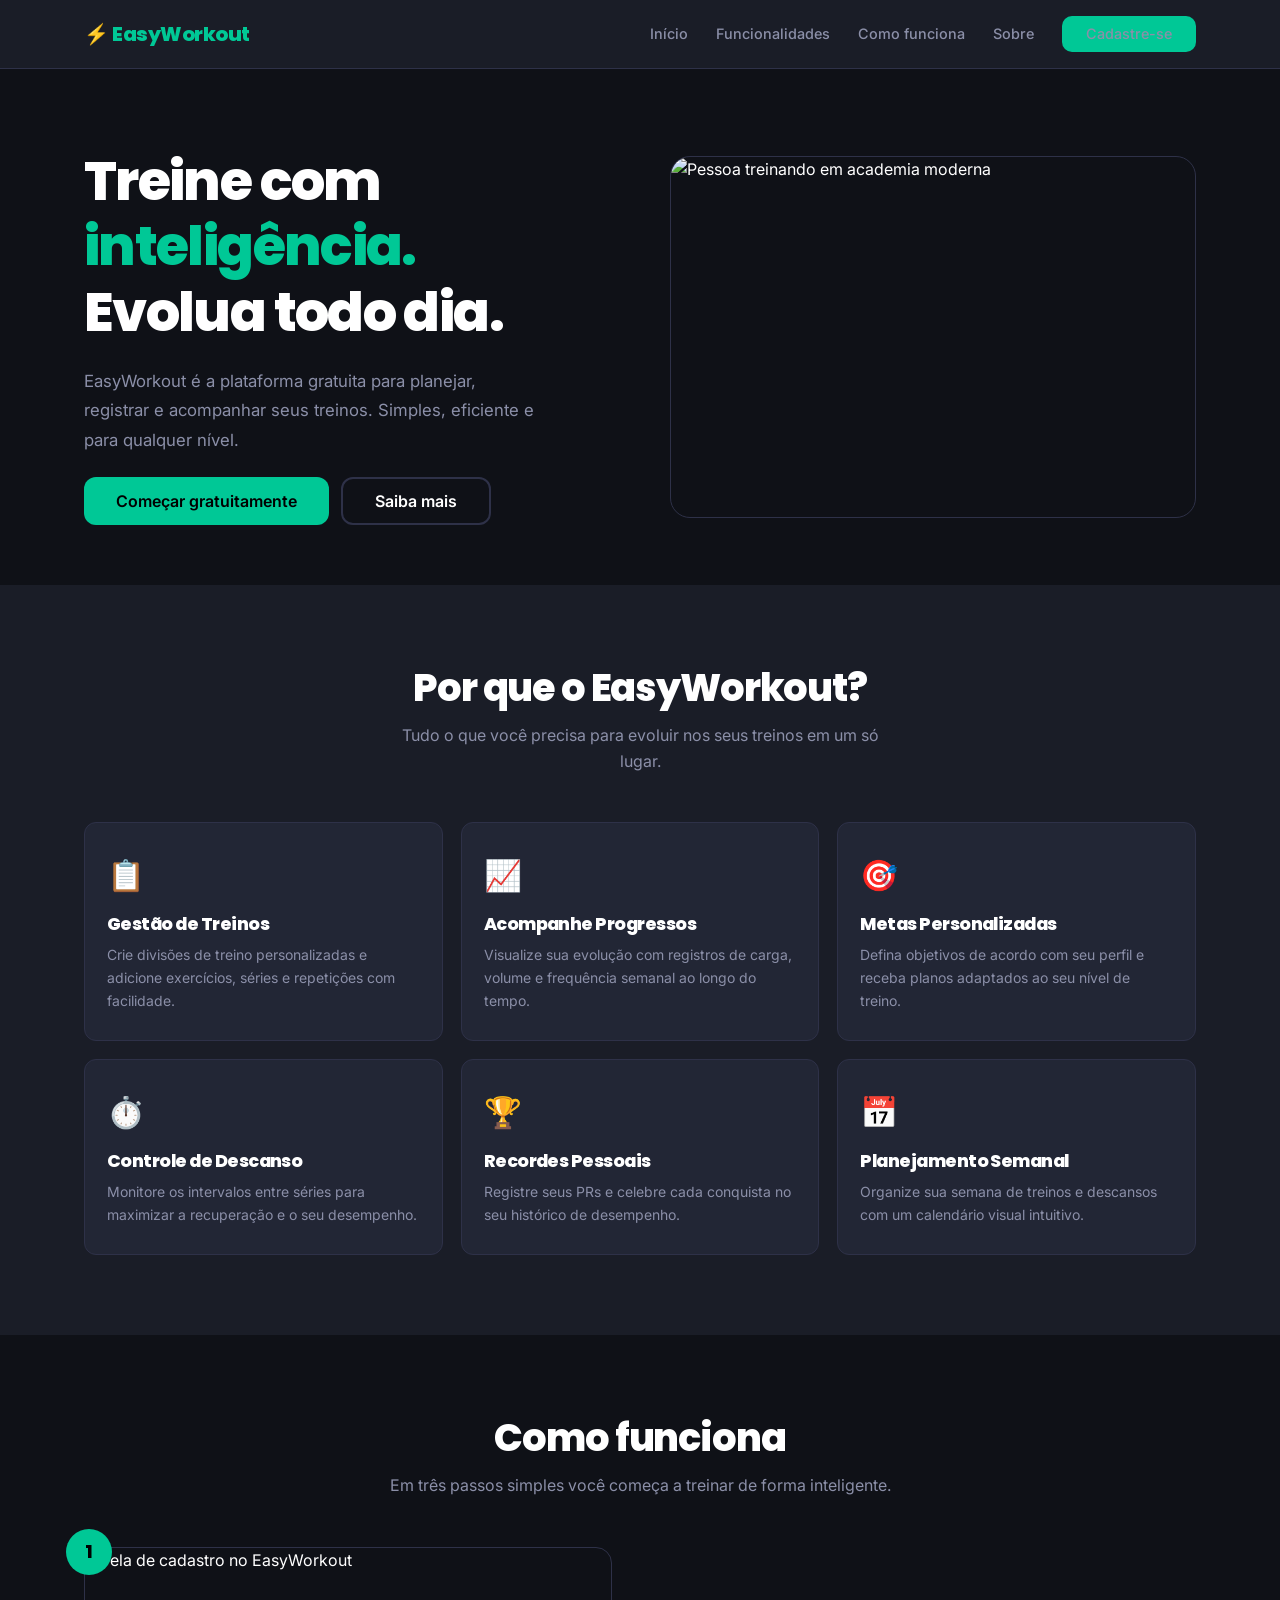
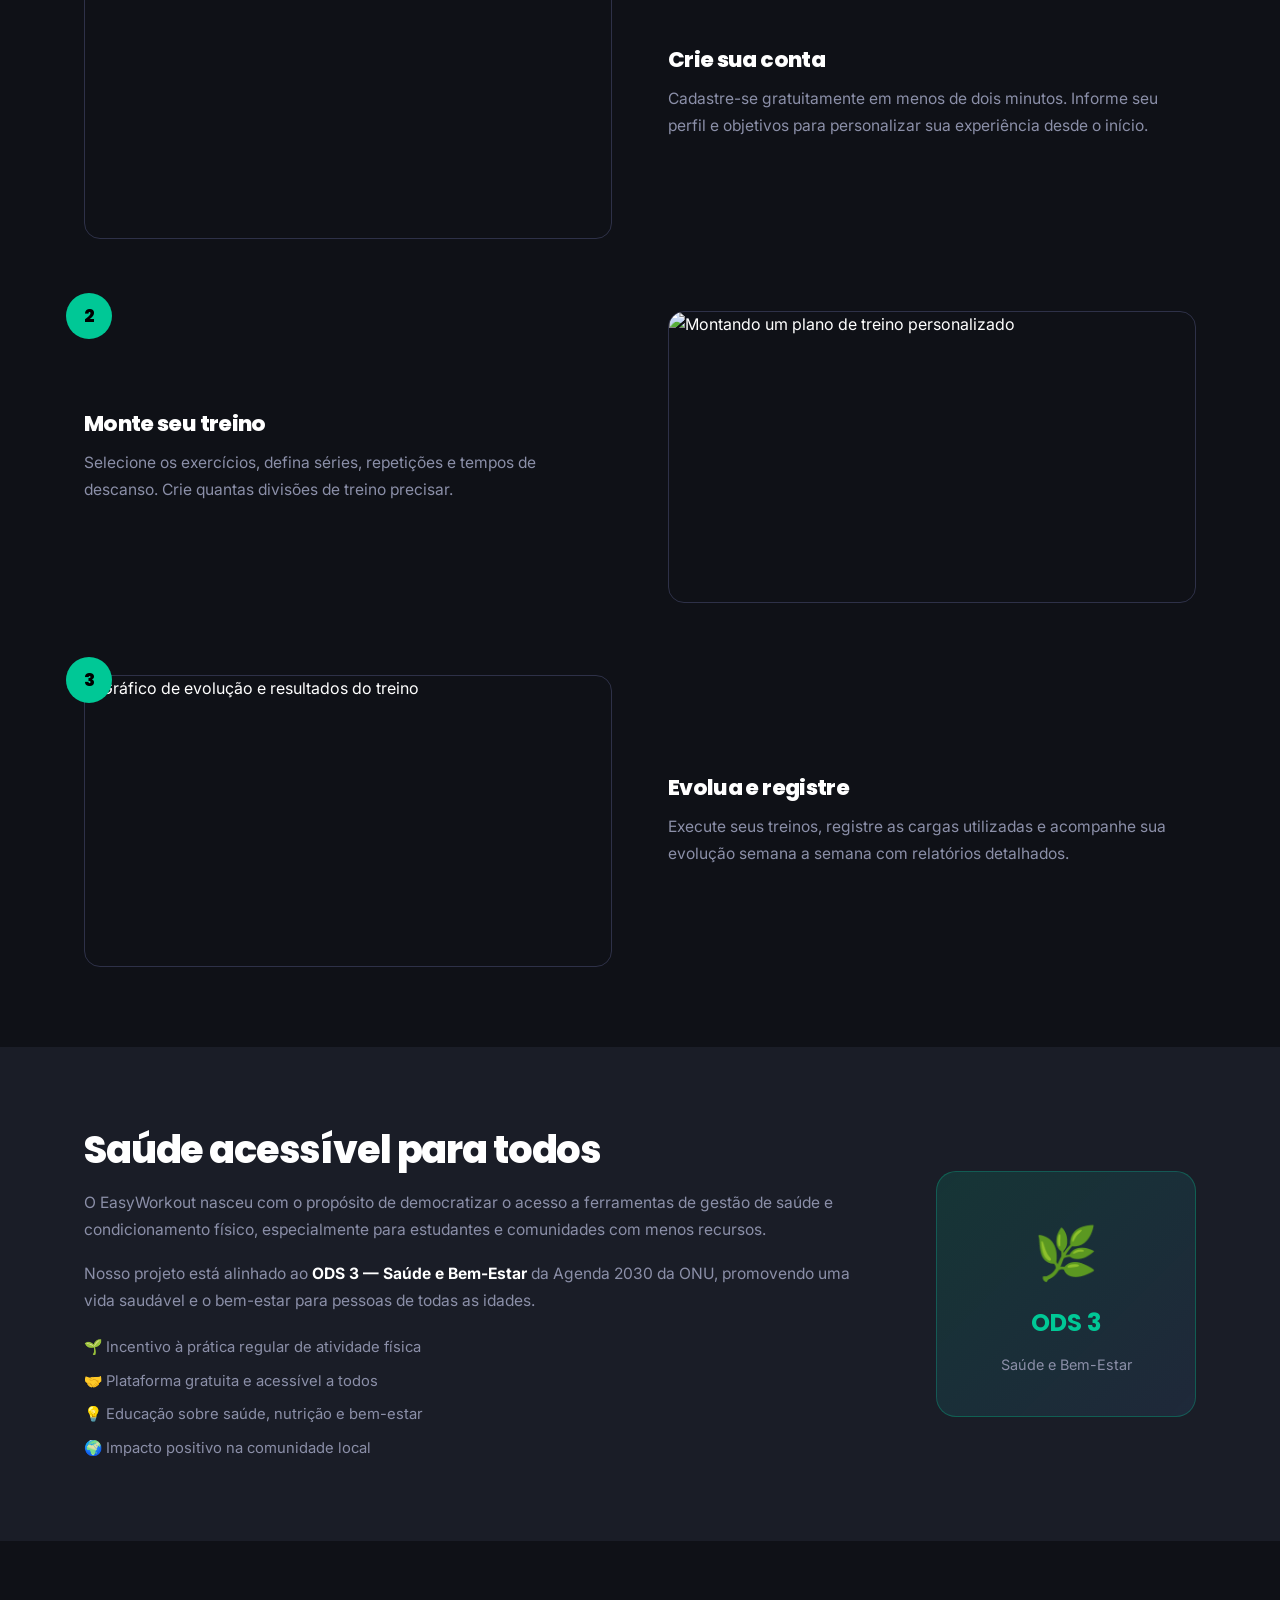
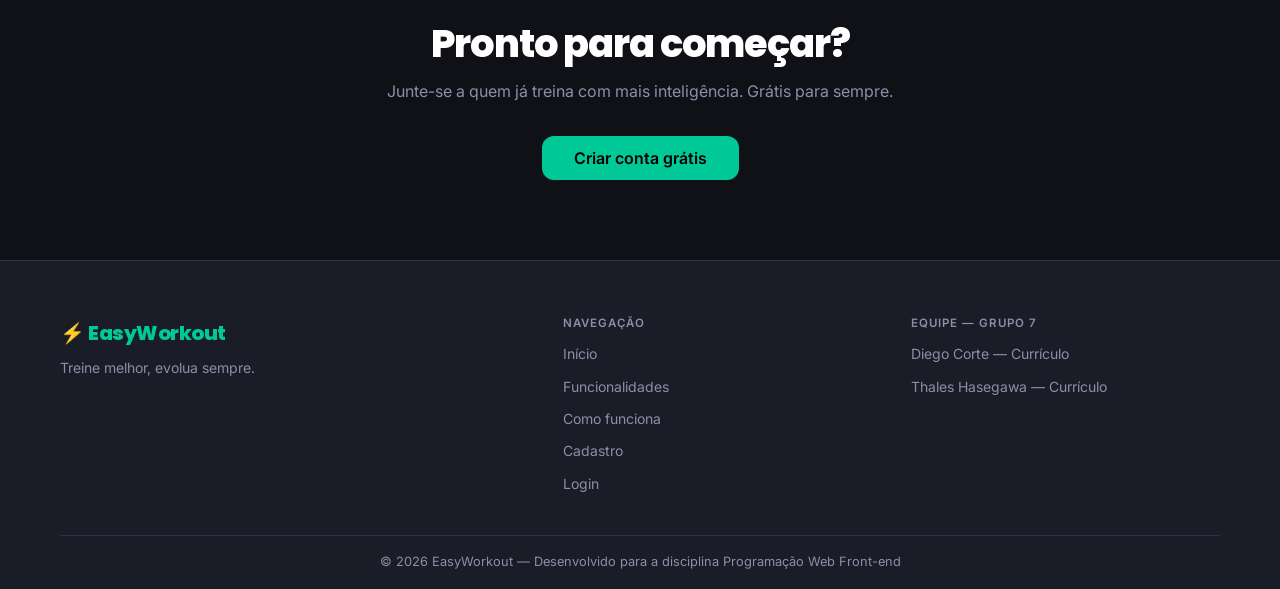
==== index.html @ 3c3cd080 "feat: estrutura inicial — landing page e estilos base Cria a landing page principal do EasyWorkout c" ====
<!DOCTYPE html>
<html lang="pt-BR">
<head>
    <meta charset="UTF-8">
    <meta name="viewport" content="width=device-width, initial-scale=1.0">
    <title>EasyWorkout — Treine com Inteligência</title>
    <link rel="stylesheet" href="style.css">
    <link href="https://fonts.googleapis.com/css2?family=Inter:wght@400;500;600;700&family=Poppins:wght@700;800&display=swap" rel="stylesheet">
</head>
<body>

<header class="site-header">
    <div class="container header-inner">
        <a href="index.html" class="logo">⚡ EasyWorkout</a>
        <nav class="main-nav">
            <a href="index.html">Início</a>
            <a href="#funcionalidades">Funcionalidades</a>
            <a href="#como-funciona">Como funciona</a>
            <a href="#sobre">Sobre</a>
            <a href="cadastro.html" class="btn btn-primary">Cadastre-se</a>
        </nav>
    </div>
</header>

<main>

    <section class="hero">
        <div class="container">
            <div class="hero-content">
                <h1>Treine com <span class="text-accent">inteligência.</span><br>Evolua todo dia.</h1>
                <p class="hero-sub">EasyWorkout é a plataforma gratuita para planejar, registrar e acompanhar seus treinos. Simples, eficiente e para qualquer nível.</p>
                <div class="hero-actions">
                    <a href="cadastro.html" class="btn btn-primary btn-lg">Começar gratuitamente</a>
                    <a href="#funcionalidades" class="btn btn-outline btn-lg">Saiba mais</a>
                </div>
            </div>
            <figure class="hero-figure">
                <img src="https://picsum.photos/seed/gym1/900/500" alt="Pessoa treinando em academia moderna" class="hero-img">
            </figure>
        </div>
    </section>

    <section id="funcionalidades" class="features">
        <div class="container">
            <h2 class="section-heading">Por que o EasyWorkout?</h2>
            <p class="section-sub">Tudo o que você precisa para evoluir nos seus treinos em um só lugar.</p>
            <div class="features-grid">
                <article class="feature-card">
                    <span class="feature-icon">📋</span>
                    <h3>Gestão de Treinos</h3>
                    <p>Crie divisões de treino personalizadas e adicione exercícios, séries e repetições com facilidade.</p>
                </article>
                <article class="feature-card">
                    <span class="feature-icon">📈</span>
                    <h3>Acompanhe Progressos</h3>
                    <p>Visualize sua evolução com registros de carga, volume e frequência semanal ao longo do tempo.</p>
                </article>
                <article class="feature-card">
                    <span class="feature-icon">🎯</span>
                    <h3>Metas Personalizadas</h3>
                    <p>Defina objetivos de acordo com seu perfil e receba planos adaptados ao seu nível de treino.</p>
                </article>
                <article class="feature-card">
                    <span class="feature-icon">⏱️</span>
                    <h3>Controle de Descanso</h3>
                    <p>Monitore os intervalos entre séries para maximizar a recuperação e o seu desempenho.</p>
                </article>
                <article class="feature-card">
                    <span class="feature-icon">🏆</span>
                    <h3>Recordes Pessoais</h3>
                    <p>Registre seus PRs e celebre cada conquista no seu histórico de desempenho.</p>
                </article>
                <article class="feature-card">
                    <span class="feature-icon">📅</span>
                    <h3>Planejamento Semanal</h3>
                    <p>Organize sua semana de treinos e descansos com um calendário visual intuitivo.</p>
                </article>
            </div>
        </div>
    </section>

    <section id="como-funciona" class="how-it-works">
        <div class="container">
            <h2 class="section-heading">Como funciona</h2>
            <p class="section-sub">Em três passos simples você começa a treinar de forma inteligente.</p>
            <ol class="steps">
                <li class="step">
                    <div class="step-number">1</div>
                    <figure>
                        <img src="https://picsum.photos/seed/signup1/600/380" alt="Tela de cadastro no EasyWorkout">
                    </figure>
                    <div class="step-text">
                        <h3>Crie sua conta</h3>
                        <p>Cadastre-se gratuitamente em menos de dois minutos. Informe seu perfil e objetivos para personalizar sua experiência desde o início.</p>
                    </div>
                </li>
                <li class="step">
                    <div class="step-number">2</div>
                    <div class="step-text">
                        <h3>Monte seu treino</h3>
                        <p>Selecione os exercícios, defina séries, repetições e tempos de descanso. Crie quantas divisões de treino precisar.</p>
                    </div>
                    <figure>
                        <img src="https://picsum.photos/seed/training1/600/380" alt="Montando um plano de treino personalizado">
                    </figure>
                </li>
                <li class="step">
                    <div class="step-number">3</div>
                    <figure>
                        <img src="https://picsum.photos/seed/results1/600/380" alt="Gráfico de evolução e resultados do treino">
                    </figure>
                    <div class="step-text">
                        <h3>Evolua e registre</h3>
                        <p>Execute seus treinos, registre as cargas utilizadas e acompanhe sua evolução semana a semana com relatórios detalhados.</p>
                    </div>
                </li>
            </ol>
        </div>
    </section>

    <section id="sobre" class="about">
        <div class="container about-inner">
            <div class="about-text">
                <h2>Saúde acessível para todos</h2>
                <p>O EasyWorkout nasceu com o propósito de democratizar o acesso a ferramentas de gestão de saúde e condicionamento físico, especialmente para estudantes e comunidades com menos recursos.</p>
                <p>Nosso projeto está alinhado ao <strong>ODS 3 — Saúde e Bem-Estar</strong> da Agenda 2030 da ONU, promovendo uma vida saudável e o bem-estar para pessoas de todas as idades.</p>
                <ul class="ods-list">
                    <li>🌱 Incentivo à prática regular de atividade física</li>
                    <li>🤝 Plataforma gratuita e acessível a todos</li>
                    <li>💡 Educação sobre saúde, nutrição e bem-estar</li>
                    <li>🌍 Impacto positivo na comunidade local</li>
                </ul>
            </div>
            <aside class="ods-badge">
                <span class="ods-icon">🌿</span>
                <strong>ODS 3</strong>
                <p>Saúde e Bem-Estar</p>
            </aside>
        </div>
    </section>

    <section class="cta">
        <div class="container">
            <h2>Pronto para começar?</h2>
            <p>Junte-se a quem já treina com mais inteligência. Grátis para sempre.</p>
            <a href="cadastro.html" class="btn btn-primary btn-lg">Criar conta grátis</a>
        </div>
    </section>

</main>

<footer class="site-footer">
    <div class="container footer-inner">
        <div class="footer-brand">
            <a href="index.html" class="logo">⚡ EasyWorkout</a>
            <p>Treine melhor, evolua sempre.</p>
        </div>
        <nav class="footer-nav">
            <h4>Navegação</h4>
            <a href="index.html">Início</a>
            <a href="#funcionalidades">Funcionalidades</a>
            <a href="#como-funciona">Como funciona</a>
            <a href="cadastro.html">Cadastro</a>
            <a href="login.html">Login</a>
        </nav>
        <div class="footer-team">
            <h4>Equipe — Grupo 7</h4>
            <a href="Curriculo_Diego_Corte.html" target="_blank">Diego Corte — Currículo</a>
            <a href="Curriculo_Thales_Hasegawa.html" target="_blank">Thales Hasegawa — Currículo</a>
        </div>
    </div>
    <div class="footer-bottom container">
        <p>&copy; 2026 EasyWorkout — Desenvolvido para a disciplina Programação Web Front-end</p>
    </div>
</footer>

</body>
</html>
---- style.css ----
*, *::before, *::after {
    margin: 0;
    padding: 0;
    box-sizing: border-box;
}

:root {
    --bg-primary: #0F1117;
    --bg-secondary: #1A1D27;
    --bg-card: #222635;
    --accent: #00C896;
    --accent-hover: #00A87A;
    --text-primary: #FFFFFF;
    --text-secondary: #8B8FA8;
    --border: #2E3148;
    --danger: #FF4757;
    --warning: #FFA502;
    --blue: #4A90E2;
    --radius: 12px;
}

html {
    scroll-behavior: smooth;
}

body {
    font-family: 'Inter', -apple-system, BlinkMacSystemFont, 'Segoe UI', sans-serif;
    background: var(--bg-primary);
    color: var(--text-primary);
    line-height: 1.6;
    min-height: 100vh;
    display: flex;
    flex-direction: column;
}

main {
    flex: 1;
}

img {
    max-width: 100%;
    height: auto;
    display: block;
}

ul, ol {
    list-style: none;
}

a {
    color: inherit;
    text-decoration: none;
}

h1, h2, h3, h4 {
    font-family: 'Poppins', 'Inter', sans-serif;
    font-weight: 800;
    line-height: 1.2;
    letter-spacing: -0.03em;
    color: var(--text-primary);
}

h1 { font-size: clamp(2rem, 5vw, 3.4rem); }
h2 { font-size: clamp(1.5rem, 3vw, 2.4rem); }
h3 { font-size: 1.1rem; }

p {
    color: var(--text-secondary);
    font-size: 0.95rem;
}

strong {
    color: var(--text-primary);
    font-weight: 700;
}

.text-accent { color: var(--accent); }

.container {
    width: 100%;
    max-width: 1160px;
    margin: 0 auto;
    padding: 0 24px;
}

section {
    padding: 80px 0;
}

.section-heading {
    text-align: center;
    margin-bottom: 12px;
}

.section-sub {
    text-align: center;
    max-width: 520px;
    margin: 0 auto 48px;
    font-size: 1rem;
}

.btn {
    display: inline-flex;
    align-items: center;
    justify-content: center;
    gap: 8px;
    padding: 11px 24px;
    border-radius: 10px;
    border: none;
    cursor: pointer;
    font-family: 'Inter', sans-serif;
    font-size: 0.9rem;
    font-weight: 600;
    text-decoration: none;
    transition: all 0.2s;
    white-space: nowrap;
    line-height: 1;
}

.btn-primary {
    background: var(--accent);
    color: #000;
}

.btn-primary:hover {
    background: var(--accent-hover);
    transform: translateY(-2px);
    box-shadow: 0 6px 20px rgba(0, 200, 150, 0.3);
}

.btn-outline {
    background: transparent;
    color: var(--text-primary);
    border: 2px solid var(--border);
}

.btn-outline:hover {
    border-color: var(--text-secondary);
}

.btn-lg {
    padding: 14px 32px;
    font-size: 1rem;
    border-radius: 12px;
}

.btn-block {
    width: 100%;
    margin-top: 4px;
}

.site-header {
    background: var(--bg-secondary);
    border-bottom: 1px solid var(--border);
    position: sticky;
    top: 0;
    z-index: 100;
}

.header-inner {
    display: flex;
    align-items: center;
    justify-content: space-between;
    height: 68px;
}

.logo {
    font-family: 'Poppins', sans-serif;
    font-size: 1.25rem;
    font-weight: 800;
    color: var(--accent);
    letter-spacing: -0.5px;
}

.main-nav {
    display: flex;
    align-items: center;
    gap: 28px;
}

.main-nav a {
    font-size: 0.9rem;
    font-weight: 500;
    color: var(--text-secondary);
    transition: color 0.2s;
}

.main-nav a:hover {
    color: var(--text-primary);
}

.hero {
    padding: 80px 0 60px;
}

.hero .container {
    display: grid;
    grid-template-columns: 1fr 1fr;
    gap: 60px;
    align-items: center;
}

.hero-content {
    display: flex;
    flex-direction: column;
    gap: 22px;
}

.hero-sub {
    font-size: 1.05rem;
    line-height: 1.75;
    max-width: 460px;
}

.hero-actions {
    display: flex;
    gap: 12px;
    flex-wrap: wrap;
}

.hero-figure {
    border-radius: 20px;
    overflow: hidden;
    border: 1px solid var(--border);
}

.hero-img {
    width: 100%;
    height: 360px;
    object-fit: cover;
}

.features {
    background: var(--bg-secondary);
}

.features-grid {
    display: grid;
    grid-template-columns: repeat(3, 1fr);
    gap: 18px;
}

.feature-card {
    background: var(--bg-card);
    border: 1px solid var(--border);
    border-radius: var(--radius);
    padding: 28px 22px;
    transition: border-color 0.2s, transform 0.2s;
}

.feature-card:hover {
    border-color: var(--accent);
    transform: translateY(-3px);
}

.feature-icon {
    font-size: 1.9rem;
    display: block;
    margin-bottom: 14px;
}

.feature-card h3 {
    margin-bottom: 8px;
}

.feature-card p {
    font-size: 0.875rem;
    line-height: 1.65;
}

.steps {
    display: flex;
    flex-direction: column;
    gap: 72px;
}

.step {
    display: grid;
    grid-template-columns: 1fr 1fr;
    gap: 56px;
    align-items: center;
    position: relative;
}

.step-number {
    position: absolute;
    top: -18px;
    left: -18px;
    width: 46px;
    height: 46px;
    background: var(--accent);
    color: #000;
    border-radius: 50%;
    display: flex;
    align-items: center;
    justify-content: center;
    font-family: 'Poppins', sans-serif;
    font-weight: 800;
    font-size: 1.1rem;
    z-index: 1;
    flex-shrink: 0;
}

.step figure {
    border-radius: 16px;
    overflow: hidden;
    border: 1px solid var(--border);
}

.step figure img {
    width: 100%;
    height: 290px;
    object-fit: cover;
}

.step-text {
    display: flex;
    flex-direction: column;
    gap: 12px;
}

.step-text h3 {
    font-size: 1.35rem;
}

.step-text p {
    font-size: 0.975rem;
    line-height: 1.75;
}

.about {
    background: var(--bg-secondary);
}

.about-inner {
    display: grid;
    grid-template-columns: 1fr 260px;
    gap: 60px;
    align-items: center;
}

.about-text {
    display: flex;
    flex-direction: column;
    gap: 16px;
}

.about-text p {
    font-size: 0.975rem;
    line-height: 1.75;
}

.ods-list {
    display: flex;
    flex-direction: column;
    gap: 10px;
    margin-top: 6px;
}

.ods-list li {
    font-size: 0.925rem;
    color: var(--text-secondary);
}

.ods-badge {
    background: linear-gradient(135deg, rgba(0, 200, 150, 0.14), rgba(74, 144, 226, 0.1));
    border: 1px solid rgba(0, 200, 150, 0.3);
    border-radius: 20px;
    padding: 40px 28px;
    text-align: center;
    display: flex;
    flex-direction: column;
    align-items: center;
    gap: 10px;
}

.ods-icon {
    font-size: 3.2rem;
}

.ods-badge strong {
    font-family: 'Poppins', sans-serif;
    font-size: 1.5rem;
    color: var(--accent);
}

.ods-badge p {
    font-size: 0.9rem;
}

.cta {
    text-align: center;
}

.cta h2 {
    margin-bottom: 12px;
}

.cta p {
    font-size: 1rem;
    margin-bottom: 32px;
}

.site-footer {
    background: var(--bg-secondary);
    border-top: 1px solid var(--border);
}

.footer-inner {
    display: grid;
    grid-template-columns: 1.5fr 1fr 1fr;
    gap: 40px;
    padding: 56px 0 40px;
}

.footer-brand p {
    font-size: 0.875rem;
    margin-top: 8px;
}

.footer-nav,
.footer-team {
    display: flex;
    flex-direction: column;
    gap: 10px;
}

.footer-nav h4,
.footer-team h4 {
    font-size: 0.72rem;
    font-family: 'Inter', sans-serif;
    font-weight: 600;
    text-transform: uppercase;
    letter-spacing: 1px;
    color: var(--text-secondary);
    margin-bottom: 2px;
}

.footer-nav a,
.footer-team a {
    font-size: 0.875rem;
    color: var(--text-secondary);
    transition: color 0.2s;
}

.footer-nav a:hover,
.footer-team a:hover {
    color: var(--accent);
}

.footer-bottom {
    border-top: 1px solid var(--border);
    padding: 16px 0;
    text-align: center;
}

.footer-bottom p {
    font-size: 0.8rem;
}

.form-page {
    padding: 60px 0;
}

.form-container {
    max-width: 680px;
    margin: 0 auto;
}

.form-container--sm {
    max-width: 440px;
}

.form-header {
    text-align: center;
    margin-bottom: 36px;
}

.form-header h1 {
    font-size: 2rem;
    margin-bottom: 8px;
}

.register-form,
.login-form {
    background: var(--bg-secondary);
    border: 1px solid var(--border);
    border-radius: 18px;
    padding: 40px;
    display: flex;
    flex-direction: column;
    gap: 18px;
}

.form-group {
    display: flex;
    flex-direction: column;
    gap: 7px;
}

.form-group label {
    font-size: 0.84rem;
    font-weight: 500;
    color: var(--text-secondary);
}

.form-group input,
.form-group select {
    background: var(--bg-primary);
    border: 1px solid var(--border);
    border-radius: 10px;
    padding: 12px 16px;
    color: var(--text-primary);
    font-size: 0.9rem;
    font-family: 'Inter', sans-serif;
    outline: none;
    transition: border-color 0.2s;
    width: 100%;
}

.form-group input:focus,
.form-group select:focus {
    border-color: var(--accent);
}

.form-group select option {
    background: var(--bg-secondary);
}

.form-row {
    display: grid;
    grid-template-columns: 1fr 1fr;
    gap: 16px;
}

.form-link {
    text-align: center;
    font-size: 0.875rem;
    color: var(--text-secondary);
}

.form-link a {
    color: var(--accent);
    font-weight: 600;
}

.form-link a:hover {
    text-decoration: underline;
}

::-webkit-scrollbar { width: 6px; }
::-webkit-scrollbar-track { background: transparent; }
::-webkit-scrollbar-thumb { background: var(--border); border-radius: 3px; }

@media (max-width: 960px) {
    .hero .container {
        grid-template-columns: 1fr;
        text-align: center;
    }

    .hero-content {
        align-items: center;
    }

    .hero-sub {
        max-width: 100%;
    }

    .features-grid {
        grid-template-columns: repeat(2, 1fr);
    }

    .step {
        grid-template-columns: 1fr;
    }

    .step-number {
        top: -16px;
        left: 50%;
        transform: translateX(-50%);
    }

    .about-inner {
        grid-template-columns: 1fr;
    }

    .ods-badge {
        max-width: 280px;
        margin: 0 auto;
    }

    .footer-inner {
        grid-template-columns: 1fr 1fr;
    }
}

@media (max-width: 600px) {
    section {
        padding: 52px 0;
    }

    .features-grid {
        grid-template-columns: 1fr;
    }

    .form-row {
        grid-template-columns: 1fr;
    }

    .hero-actions {
        justify-content: center;
    }

    .main-nav {
        gap: 14px;
    }

    .footer-inner {
        grid-template-columns: 1fr;
        padding: 40px 0 28px;
    }

    .register-form,
    .login-form {
        padding: 28px 20px;
    }
}

/* ─── APP LAYOUT ─────────────────────────────────────────── */

.app-body {
    display: flex;
    min-height: 100vh;
    background: var(--bg-primary);
}

.app-sidebar {
    width: 240px;
    flex-shrink: 0;
    background: var(--bg-secondary);
    border-right: 1px solid var(--border);
    position: fixed;
    top: 0;
    left: 0;
    height: 100vh;
    display: flex;
    flex-direction: column;
    z-index: 200;
    overflow-y: auto;
}

.sidebar-logo {
    padding: 24px 20px 20px;
    border-bottom: 1px solid var(--border);
}

.sidebar-logo a {
    font-family: 'Poppins', sans-serif;
    font-size: 1.1rem;
    font-weight: 800;
    color: var(--accent);
}

.sidebar-nav {
    flex: 1;
    padding: 16px 12px;
    display: flex;
    flex-direction: column;
    gap: 4px;
}

.sidebar-nav a {
    display: flex;
    align-items: center;
    gap: 10px;
    padding: 10px 12px;
    border-radius: 8px;
    font-size: 0.875rem;
    font-weight: 500;
    color: var(--text-secondary);
    transition: background 0.15s, color 0.15s;
}

.sidebar-nav a:hover {
    background: var(--bg-card);
    color: var(--text-primary);
}

.sidebar-nav a.active {
    background: rgba(0, 200, 150, 0.12);
    color: var(--accent);
}

.sidebar-nav .nav-icon {
    font-size: 1rem;
    width: 20px;
    text-align: center;
}

.sidebar-footer {
    padding: 16px 12px;
    border-top: 1px solid var(--border);
}

.sidebar-footer a {
    display: flex;
    align-items: center;
    gap: 10px;
    padding: 10px 12px;
    border-radius: 8px;
    font-size: 0.875rem;
    color: var(--text-secondary);
    transition: color 0.15s;
}

.sidebar-footer a:hover {
    color: var(--danger);
}

.app-main {
    margin-left: 240px;
    flex: 1;
    min-height: 100vh;
    display: flex;
    flex-direction: column;
}

.app-topbar {
    background: var(--bg-secondary);
    border-bottom: 1px solid var(--border);
    padding: 0 32px;
    height: 64px;
    display: flex;
    align-items: center;
    justify-content: space-between;
    flex-shrink: 0;
}

.app-topbar h1 {
    font-size: 1.15rem;
    font-weight: 700;
}

.app-content {
    padding: 32px;
    flex: 1;
}

/* ─── STAT CARDS ─────────────────────────────────────────── */

.stats-grid {
    display: grid;
    grid-template-columns: repeat(4, 1fr);
    gap: 16px;
    margin-bottom: 32px;
}

.stat-card {
    background: var(--bg-card);
    border: 1px solid var(--border);
    border-radius: var(--radius);
    padding: 20px;
}

.stat-card .stat-label {
    font-size: 0.75rem;
    font-weight: 600;
    text-transform: uppercase;
    letter-spacing: 0.8px;
    color: var(--text-secondary);
    margin-bottom: 8px;
}

.stat-card .stat-value {
    font-family: 'Poppins', sans-serif;
    font-size: 1.9rem;
    font-weight: 800;
    color: var(--text-primary);
    line-height: 1;
}

.stat-card .stat-unit {
    font-size: 0.8rem;
    color: var(--text-secondary);
    margin-top: 4px;
}

.stat-card .stat-value.accent { color: var(--accent); }
.stat-card .stat-value.warning { color: var(--warning); }
.stat-card .stat-value.blue { color: var(--blue); }

/* ─── WORKOUT CARDS ──────────────────────────────────────── */

.section-header {
    display: flex;
    align-items: center;
    justify-content: space-between;
    margin-bottom: 20px;
}

.section-header h2 {
    font-size: 1.1rem;
}

.workouts-grid {
    display: grid;
    grid-template-columns: repeat(3, 1fr);
    gap: 16px;
    margin-bottom: 32px;
}

.workout-card {
    background: var(--bg-card);
    border: 1px solid var(--border);
    border-radius: var(--radius);
    padding: 22px;
    display: flex;
    flex-direction: column;
    gap: 12px;
    transition: border-color 0.2s, transform 0.2s;
}

.workout-card:hover {
    border-color: var(--accent);
    transform: translateY(-2px);
}

.workout-card-header {
    display: flex;
    align-items: flex-start;
    justify-content: space-between;
    gap: 8px;
}

.workout-card h3 {
    font-size: 1rem;
}

.badge {
    display: inline-flex;
    align-items: center;
    padding: 3px 9px;
    border-radius: 20px;
    font-size: 0.72rem;
    font-weight: 600;
    text-transform: uppercase;
    letter-spacing: 0.5px;
    flex-shrink: 0;
}

.badge-green { background: rgba(0,200,150,0.15); color: var(--accent); }
.badge-blue  { background: rgba(74,144,226,0.15); color: var(--blue); }
.badge-warn  { background: rgba(255,165,2,0.15);  color: var(--warning); }

.workout-meta {
    display: flex;
    gap: 14px;
}

.workout-meta span {
    font-size: 0.8rem;
    color: var(--text-secondary);
}

.workout-tags {
    display: flex;
    flex-wrap: wrap;
    gap: 6px;
}

.tag {
    background: var(--bg-primary);
    border: 1px solid var(--border);
    border-radius: 6px;
    padding: 3px 8px;
    font-size: 0.75rem;
    color: var(--text-secondary);
}

/* ─── NEW WORKOUT FORM (details/summary) ─────────────────── */

.details-form {
    background: var(--bg-card);
    border: 1px solid var(--border);
    border-radius: var(--radius);
    margin-bottom: 32px;
    overflow: hidden;
}

.details-form summary {
    display: flex;
    align-items: center;
    gap: 10px;
    padding: 18px 22px;
    cursor: pointer;
    font-family: 'Poppins', sans-serif;
    font-weight: 700;
    font-size: 0.95rem;
    user-select: none;
    list-style: none;
    transition: background 0.15s;
}

.details-form summary::-webkit-details-marker { display: none; }

.details-form summary:hover {
    background: rgba(255,255,255,0.03);
}

.details-form[open] summary {
    border-bottom: 1px solid var(--border);
}

.details-form summary .summary-icon {
    width: 28px;
    height: 28px;
    background: var(--accent);
    border-radius: 50%;
    display: flex;
    align-items: center;
    justify-content: center;
    font-size: 1rem;
    color: #000;
    font-weight: 800;
    flex-shrink: 0;
}

.details-body {
    padding: 24px 22px;
    display: flex;
    flex-direction: column;
    gap: 16px;
}

.details-form .form-group input,
.details-form .form-group select,
.details-form .form-group textarea {
    background: var(--bg-primary);
    border: 1px solid var(--border);
    border-radius: 10px;
    padding: 11px 14px;
    color: var(--text-primary);
    font-size: 0.875rem;
    font-family: 'Inter', sans-serif;
    outline: none;
    transition: border-color 0.2s;
    width: 100%;
}

.details-form .form-group input:focus,
.details-form .form-group select:focus,
.details-form .form-group textarea:focus {
    border-color: var(--accent);
}

.details-form .form-group textarea {
    resize: vertical;
    min-height: 80px;
}

.details-form .form-group label {
    font-size: 0.82rem;
    font-weight: 500;
    color: var(--text-secondary);
}

/* ─── WEEKLY PLANNER ─────────────────────────────────────── */

.planner-grid {
    display: grid;
    grid-template-columns: repeat(7, 1fr);
    gap: 10px;
}

.planner-day {
    background: var(--bg-card);
    border: 1px solid var(--border);
    border-radius: 10px;
    padding: 14px 10px;
    text-align: center;
    display: flex;
    flex-direction: column;
    gap: 8px;
}

.planner-day .day-name {
    font-size: 0.7rem;
    font-weight: 700;
    text-transform: uppercase;
    letter-spacing: 0.8px;
    color: var(--text-secondary);
}

.planner-day .day-workout {
    font-size: 0.78rem;
    font-weight: 600;
    color: var(--accent);
    line-height: 1.3;
}

.planner-day .day-rest {
    font-size: 0.78rem;
    color: var(--text-secondary);
}

.planner-day.today {
    border-color: var(--accent);
    background: rgba(0,200,150,0.06);
}

/* ─── EXERCISE SCREEN ────────────────────────────────────── */

.workout-banner {
    background: linear-gradient(135deg, rgba(0,200,150,0.15), rgba(74,144,226,0.08));
    border: 1px solid rgba(0,200,150,0.25);
    border-radius: var(--radius);
    padding: 28px;
    display: flex;
    align-items: center;
    justify-content: space-between;
    margin-bottom: 24px;
    flex-wrap: wrap;
    gap: 16px;
}

.workout-banner h2 {
    font-size: 1.4rem;
    margin-bottom: 6px;
}

.workout-banner-meta {
    display: flex;
    gap: 20px;
    flex-wrap: wrap;
}

.workout-banner-meta span {
    font-size: 0.85rem;
    color: var(--text-secondary);
}

.timer-display {
    font-family: 'Poppins', sans-serif;
    font-size: 2.2rem;
    font-weight: 800;
    color: var(--accent);
    letter-spacing: 2px;
}

.exercise-list {
    display: flex;
    flex-direction: column;
    gap: 12px;
}

.exercise-item {
    background: var(--bg-card);
    border: 1px solid var(--border);
    border-radius: var(--radius);
    overflow: hidden;
}

.exercise-item summary {
    display: flex;
    align-items: center;
    gap: 14px;
    padding: 16px 20px;
    cursor: pointer;
    list-style: none;
    user-select: none;
}

.exercise-item summary::-webkit-details-marker { display: none; }

.exercise-item[open] summary {
    border-bottom: 1px solid var(--border);
}

.exercise-number {
    width: 28px;
    height: 28px;
    background: var(--bg-primary);
    border: 1px solid var(--border);
    border-radius: 50%;
    display: flex;
    align-items: center;
    justify-content: center;
    font-size: 0.75rem;
    font-weight: 700;
    color: var(--text-secondary);
    flex-shrink: 0;
}

.exercise-info {
    flex: 1;
}

.exercise-info strong {
    display: block;
    font-size: 0.9rem;
}

.exercise-info span {
    font-size: 0.78rem;
    color: var(--text-secondary);
}

.exercise-done {
    font-size: 0.75rem;
    color: var(--accent);
    font-weight: 600;
}

.sets-table {
    width: 100%;
    border-collapse: collapse;
    font-size: 0.85rem;
}

.sets-table th {
    text-align: left;
    padding: 10px 20px;
    font-size: 0.72rem;
    font-weight: 600;
    text-transform: uppercase;
    letter-spacing: 0.6px;
    color: var(--text-secondary);
    background: var(--bg-primary);
    border-bottom: 1px solid var(--border);
}

.sets-table td {
    padding: 10px 20px;
    border-bottom: 1px solid var(--border);
    color: var(--text-secondary);
}

.sets-table tr:last-child td {
    border-bottom: none;
}

.sets-table td:first-child {
    color: var(--text-primary);
    font-weight: 600;
}

.sets-table input[type="number"] {
    background: var(--bg-primary);
    border: 1px solid var(--border);
    border-radius: 6px;
    padding: 5px 8px;
    color: var(--text-primary);
    font-size: 0.85rem;
    font-family: 'Inter', sans-serif;
    width: 72px;
    outline: none;
    text-align: center;
}

.sets-table input[type="number"]:focus {
    border-color: var(--accent);
}

/* ─── PROGRESS / TABS (:target) ──────────────────────────── */

.tab-nav {
    display: flex;
    gap: 4px;
    background: var(--bg-card);
    border: 1px solid var(--border);
    border-radius: 10px;
    padding: 4px;
    margin-bottom: 28px;
    width: fit-content;
}

.tab-nav a {
    padding: 8px 18px;
    border-radius: 7px;
    font-size: 0.85rem;
    font-weight: 600;
    color: var(--text-secondary);
    transition: background 0.15s, color 0.15s;
}

.tab-nav a:hover {
    color: var(--text-primary);
}

.tab-panel {
    display: none;
}

.tab-panel:target {
    display: block;
}

.tab-panel--default {
    display: block;
}

.tab-panel:target ~ .tab-panel--default {
    display: none;
}

.tab-nav a.tab-active {
    background: var(--bg-secondary);
    color: var(--text-primary);
}

/* ─── CSS BAR CHART ──────────────────────────────────────── */

.bar-chart {
    display: flex;
    align-items: flex-end;
    gap: 8px;
    height: 120px;
    padding: 0 4px;
}

.bar-chart .bar-col {
    display: flex;
    flex-direction: column;
    align-items: center;
    gap: 6px;
    flex: 1;
}

.bar-chart .bar {
    width: 100%;
    background: var(--accent);
    border-radius: 4px 4px 0 0;
    opacity: 0.85;
    height: var(--h, 20%);
    min-height: 4px;
}

.bar-chart .bar-label {
    font-size: 0.68rem;
    color: var(--text-secondary);
    white-space: nowrap;
}

/* ─── PROGRESS BARS ──────────────────────────────────────── */

.prog-row {
    margin-bottom: 14px;
}

.prog-row-header {
    display: flex;
    justify-content: space-between;
    font-size: 0.82rem;
    margin-bottom: 6px;
}

.prog-row-header span:first-child { color: var(--text-primary); font-weight: 500; }
.prog-row-header span:last-child  { color: var(--text-secondary); }

.prog-bar-track {
    height: 7px;
    background: var(--bg-primary);
    border-radius: 4px;
    overflow: hidden;
}

.prog-bar-fill {
    height: 100%;
    background: var(--accent);
    border-radius: 4px;
    width: var(--w, 0%);
}

.prog-bar-fill.blue  { background: var(--blue); }
.prog-bar-fill.warn  { background: var(--warning); }

/* ─── RECORD CARDS ───────────────────────────────────────── */

.records-grid {
    display: grid;
    grid-template-columns: repeat(3, 1fr);
    gap: 14px;
}

.record-card {
    background: var(--bg-card);
    border: 1px solid var(--border);
    border-radius: var(--radius);
    padding: 18px;
}

.record-card .record-exercise {
    font-size: 0.8rem;
    color: var(--text-secondary);
    margin-bottom: 6px;
}

.record-card .record-value {
    font-family: 'Poppins', sans-serif;
    font-size: 1.6rem;
    font-weight: 800;
    color: var(--accent);
    line-height: 1;
}

.record-card .record-date {
    font-size: 0.75rem;
    color: var(--text-secondary);
    margin-top: 4px;
}

/* ─── PERSONAL INFO / AVATAR ─────────────────────────────── */

.profile-header {
    display: flex;
    align-items: center;
    gap: 24px;
    background: var(--bg-card);
    border: 1px solid var(--border);
    border-radius: var(--radius);
    padding: 28px;
    margin-bottom: 28px;
}

.avatar {
    width: 80px;
    height: 80px;
    border-radius: 50%;
    background: linear-gradient(135deg, var(--accent), var(--blue));
    display: flex;
    align-items: center;
    justify-content: center;
    font-size: 2rem;
    flex-shrink: 0;
}

.profile-info h2 {
    font-size: 1.3rem;
    margin-bottom: 4px;
}

.profile-info p {
    font-size: 0.875rem;
}

.info-card {
    background: var(--bg-card);
    border: 1px solid var(--border);
    border-radius: var(--radius);
    padding: 24px;
    margin-bottom: 20px;
}

.info-card h3 {
    font-size: 0.95rem;
    margin-bottom: 18px;
    padding-bottom: 12px;
    border-bottom: 1px solid var(--border);
}

.info-row {
    display: flex;
    align-items: center;
    justify-content: space-between;
    padding: 10px 0;
    border-bottom: 1px solid var(--border);
    gap: 12px;
}

.info-row:last-child { border-bottom: none; }

.info-row .info-label {
    font-size: 0.82rem;
    color: var(--text-secondary);
    min-width: 140px;
}

.info-row .info-value {
    font-size: 0.875rem;
    color: var(--text-primary);
    font-weight: 500;
}

.info-row input,
.info-row select {
    background: var(--bg-primary);
    border: 1px solid var(--border);
    border-radius: 8px;
    padding: 8px 12px;
    color: var(--text-primary);
    font-size: 0.875rem;
    font-family: 'Inter', sans-serif;
    outline: none;
    transition: border-color 0.2s;
    flex: 1;
    max-width: 260px;
}

.info-row input:focus,
.info-row select:focus {
    border-color: var(--accent);
}

.imc-bar {
    position: relative;
    height: 10px;
    background: linear-gradient(to right, var(--blue) 0%, var(--accent) 40%, var(--warning) 70%, var(--danger) 100%);
    border-radius: 5px;
    margin: 8px 0 4px;
}

.imc-marker {
    position: absolute;
    top: -4px;
    width: 18px;
    height: 18px;
    background: var(--text-primary);
    border: 2px solid var(--bg-card);
    border-radius: 50%;
    transform: translateX(-50%);
    left: var(--pos, 50%);
}

.checkbox-group {
    display: flex;
    flex-direction: column;
    gap: 10px;
}

.checkbox-group label {
    display: flex;
    align-items: center;
    gap: 10px;
    font-size: 0.875rem;
    color: var(--text-secondary);
    cursor: pointer;
}

.checkbox-group input[type="checkbox"] {
    accent-color: var(--accent);
    width: 16px;
    height: 16px;
    flex-shrink: 0;
}

/* ─── RESPONSIVE APP ─────────────────────────────────────── */

@media (max-width: 960px) {
    .app-sidebar {
        width: 200px;
    }

    .app-main {
        margin-left: 200px;
    }

    .stats-grid {
        grid-template-columns: repeat(2, 1fr);
    }

    .workouts-grid {
        grid-template-columns: repeat(2, 1fr);
    }

    .records-grid {
        grid-template-columns: repeat(2, 1fr);
    }

    .planner-grid {
        grid-template-columns: repeat(4, 1fr);
    }
}

@media (max-width: 600px) {
    .app-sidebar {
        display: none;
    }

    .app-main {
        margin-left: 0;
    }

    .stats-grid {
        grid-template-columns: repeat(2, 1fr);
    }

    .workouts-grid {
        grid-template-columns: 1fr;
    }

    .records-grid {
        grid-template-columns: repeat(2, 1fr);
    }

    .planner-grid {
        grid-template-columns: repeat(4, 1fr);
    }

    .app-content {
        padding: 16px;
    }

    .workout-banner {
        flex-direction: column;
        align-items: flex-start;
    }
}
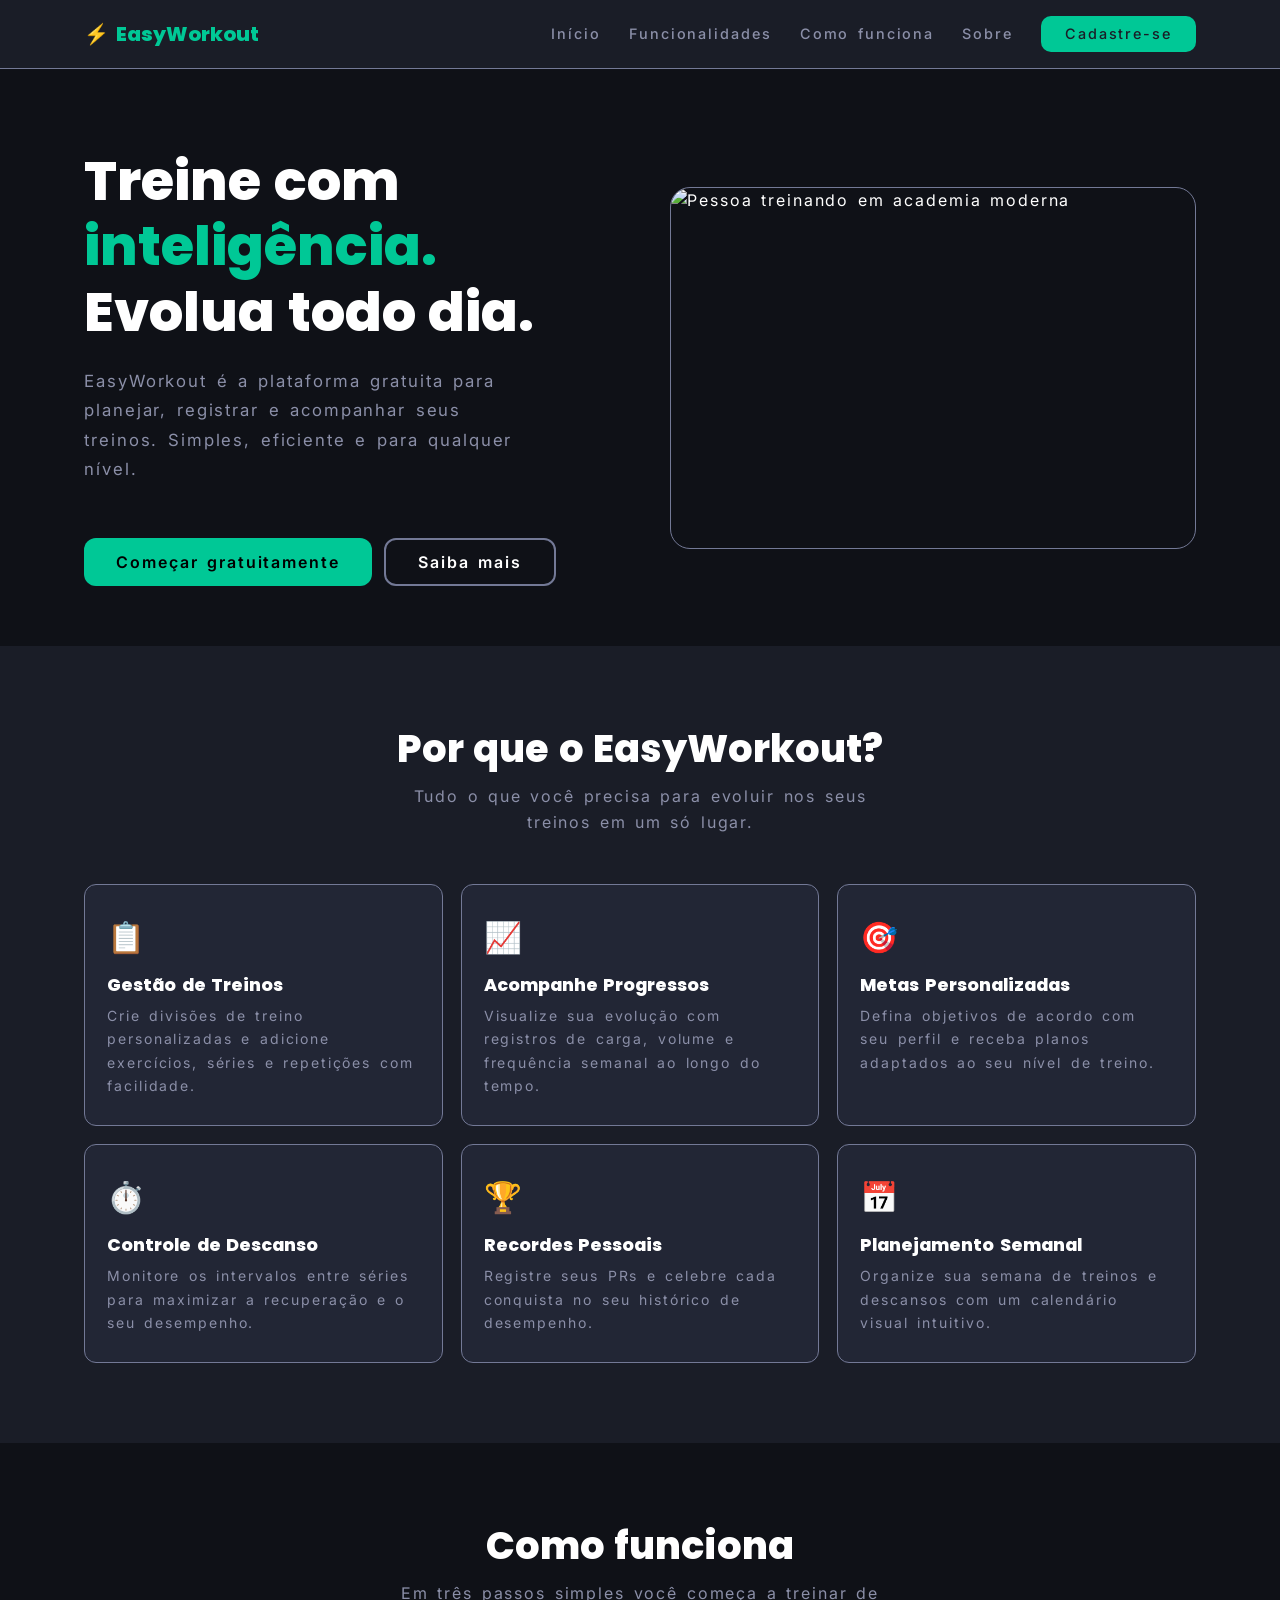
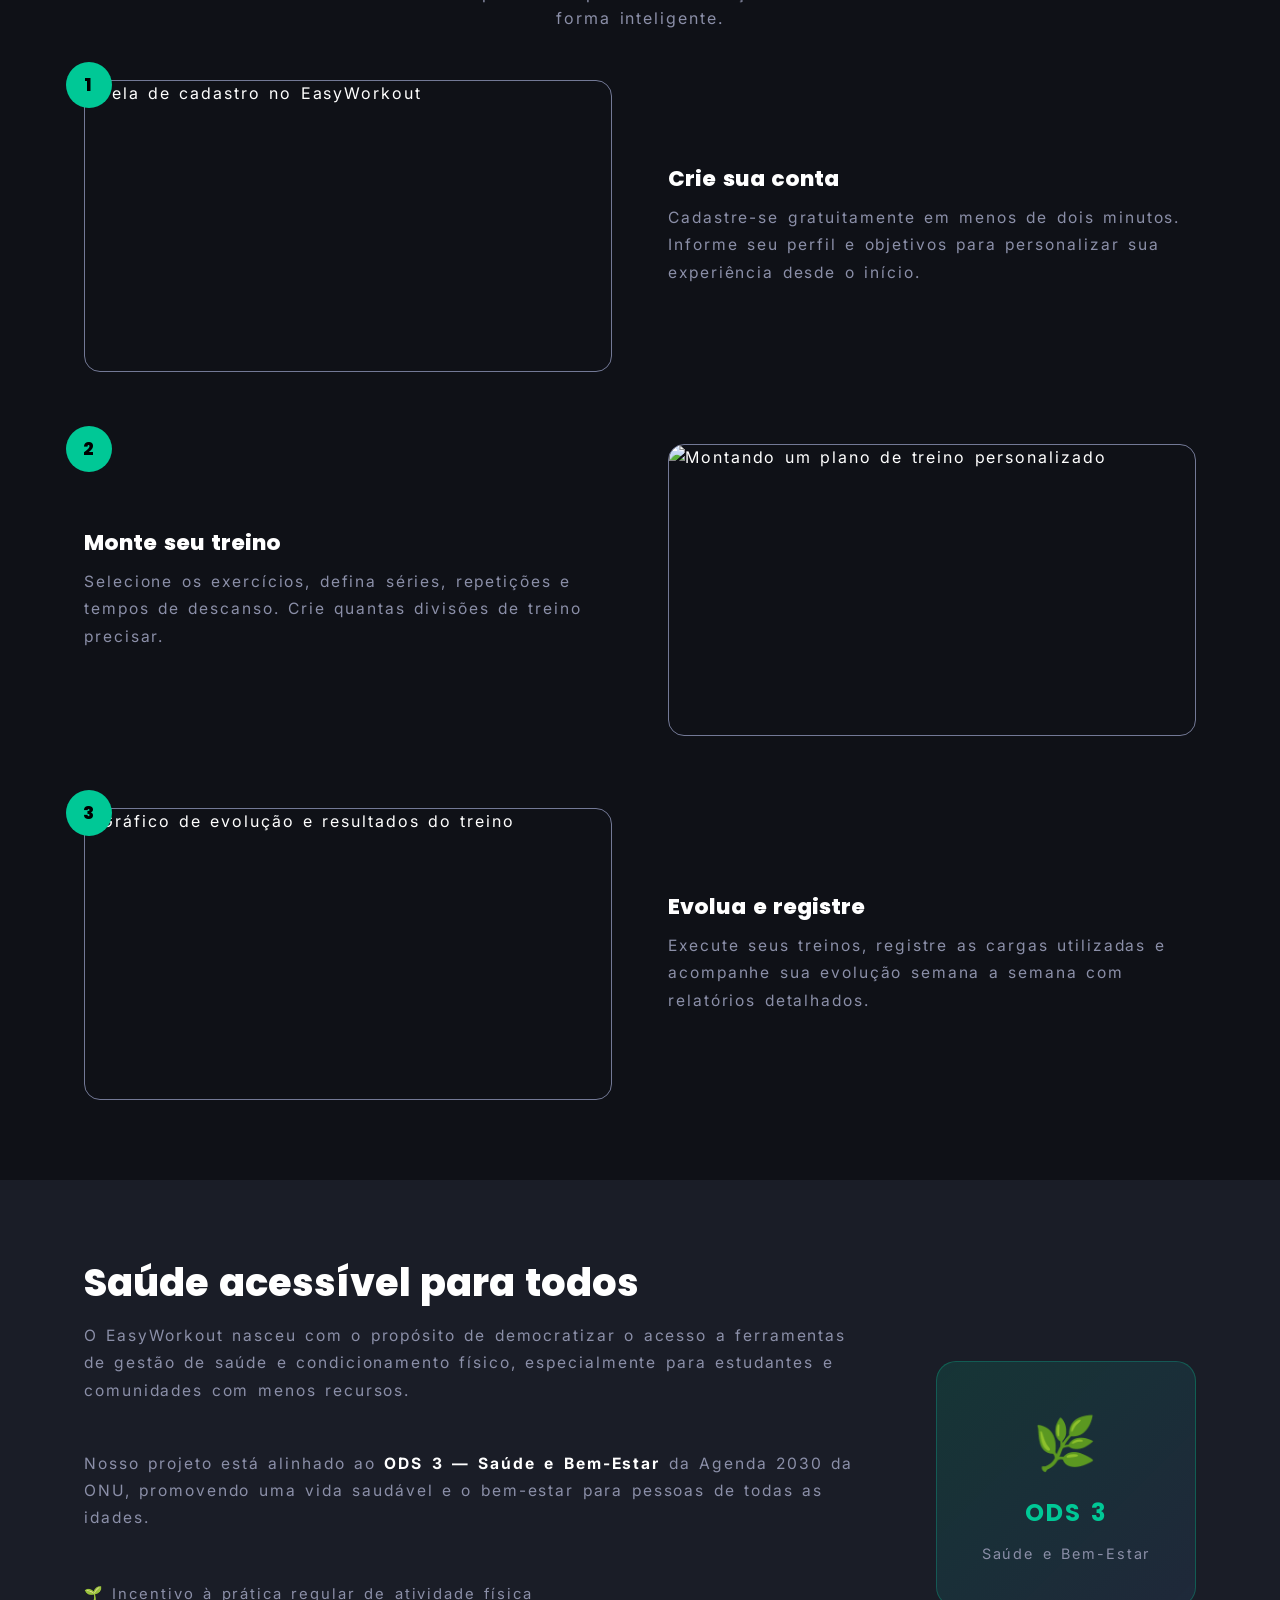
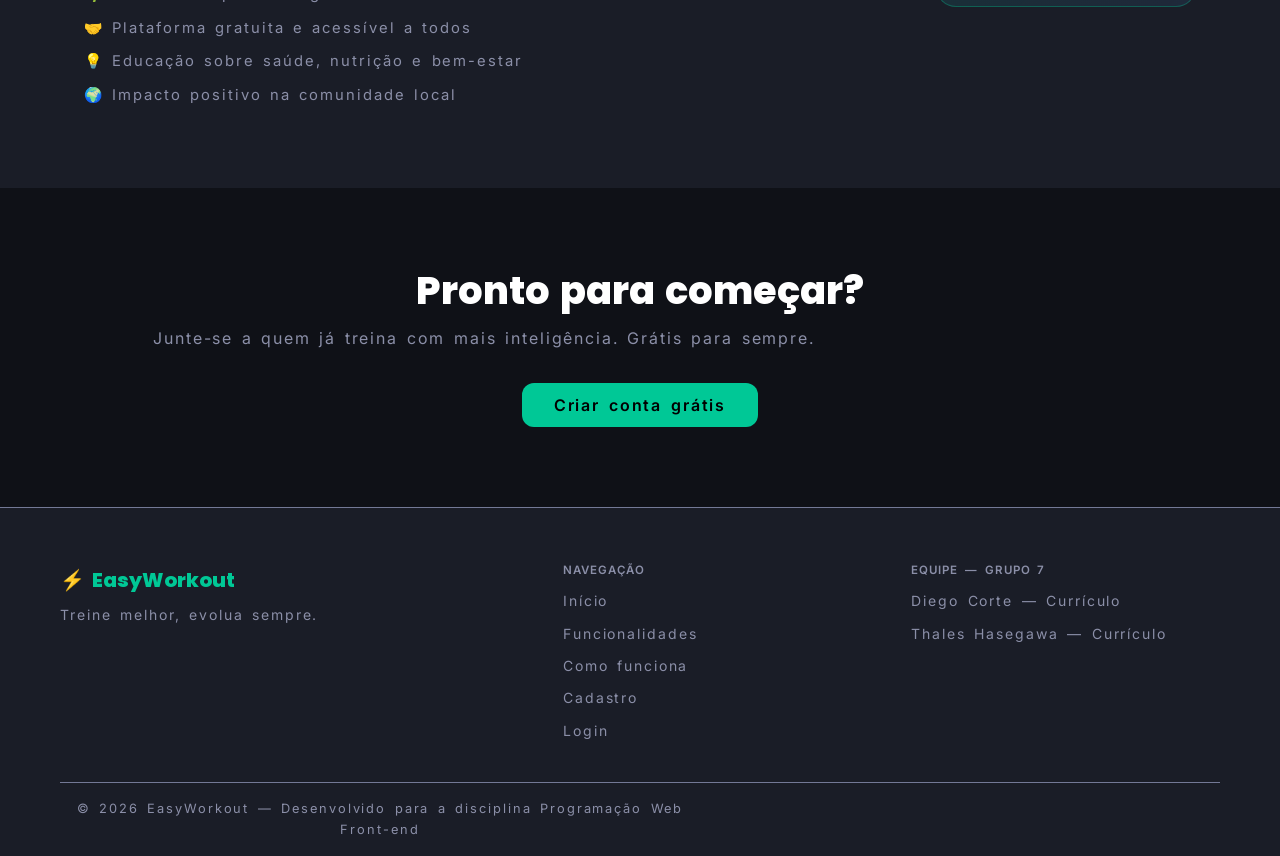
==== commit 8e6c4f9c: "style: ajusta botao de cadastro no cabecalho" ====
--- a/index.html
+++ b/index.html
@@ -17,7 +17,7 @@
             <a href="#funcionalidades">Funcionalidades</a>
             <a href="#como-funciona">Como funciona</a>
             <a href="#sobre">Sobre</a>
-            <a href="cadastro.html" class="btn btn-primary">Cadastre-se</a>
+            <a href="cadastro.html" class="btn btn-primary btn-header-signup">Cadastre-se</a>
         </nav>
     </div>
 </header>
--- a/style.css
+++ b/style.css
@@ -12,7 +12,9 @@
     --accent-hover: #00A87A;
     --text-primary: #FFFFFF;
     --text-secondary: #8B8FA8;
-    --border: #2E3148;
+    --border: #737996;
+    --border-muted: #3A3F58;
+    --focus-ring: #FFD166;
     --danger: #FF4757;
     --warning: #FFA502;
     --blue: #4A90E2;
@@ -28,6 +30,8 @@
     background: var(--bg-primary);
     color: var(--text-primary);
     line-height: 1.6;
+    letter-spacing: 0.12em;
+    word-spacing: 0.16em;
     min-height: 100vh;
     display: flex;
     flex-direction: column;
@@ -52,11 +56,17 @@
     text-decoration: none;
 }
 
+:where(a, button, input, select, textarea, summary, [tabindex]):focus-visible {
+    outline: 3px solid var(--focus-ring);
+    outline-offset: 3px;
+    box-shadow: 0 0 0 6px rgba(255, 209, 102, 0.18);
+}
+
 h1, h2, h3, h4 {
     font-family: 'Poppins', 'Inter', sans-serif;
     font-weight: 800;
     line-height: 1.2;
-    letter-spacing: -0.03em;
+    letter-spacing: 0;
     color: var(--text-primary);
 }
 
@@ -67,6 +77,12 @@
 p {
     color: var(--text-secondary);
     font-size: 0.95rem;
+    max-width: 80ch;
+    margin-bottom: 1.9em;
+}
+
+p:last-child {
+    margin-bottom: 0;
 }
 
 strong {
@@ -169,7 +185,7 @@
     font-size: 1.25rem;
     font-weight: 800;
     color: var(--accent);
-    letter-spacing: -0.5px;
+    letter-spacing: 0;
 }
 
 .main-nav {
@@ -187,6 +203,11 @@
 
 .main-nav a:hover {
     color: var(--text-primary);
+}
+
+.main-nav a.btn-header-signup,
+.main-nav a.btn-header-signup:hover {
+    color: var(--bg-secondary);
 }
 
 .hero {
@@ -513,7 +534,8 @@
     color: var(--text-primary);
     font-size: 0.9rem;
     font-family: 'Inter', sans-serif;
-    outline: none;
+    outline: 2px solid transparent;
+    outline-offset: 2px;
     transition: border-color 0.2s;
     width: 100%;
 }
@@ -689,6 +711,7 @@
 .sidebar-nav a.active {
     background: rgba(0, 200, 150, 0.12);
     color: var(--accent);
+    box-shadow: inset 4px 0 0 var(--focus-ring);
 }
 
 .sidebar-nav .nav-icon {
@@ -942,7 +965,8 @@
     color: var(--text-primary);
     font-size: 0.875rem;
     font-family: 'Inter', sans-serif;
-    outline: none;
+    outline: 2px solid transparent;
+    outline-offset: 2px;
     transition: border-color 0.2s;
     width: 100%;
 }
@@ -1153,7 +1177,8 @@
     font-size: 0.85rem;
     font-family: 'Inter', sans-serif;
     width: 72px;
-    outline: none;
+    outline: 2px solid transparent;
+    outline-offset: 2px;
     text-align: center;
 }
 
@@ -1206,6 +1231,7 @@
 .tab-nav a.tab-active {
     background: var(--bg-secondary);
     color: var(--text-primary);
+    box-shadow: inset 0 -3px 0 var(--focus-ring);
 }
 
 /* ─── CSS BAR CHART ──────────────────────────────────────── */
@@ -1390,7 +1416,8 @@
     color: var(--text-primary);
     font-size: 0.875rem;
     font-family: 'Inter', sans-serif;
-    outline: none;
+    outline: 2px solid transparent;
+    outline-offset: 2px;
     transition: border-color 0.2s;
     flex: 1;
     max-width: 260px;
